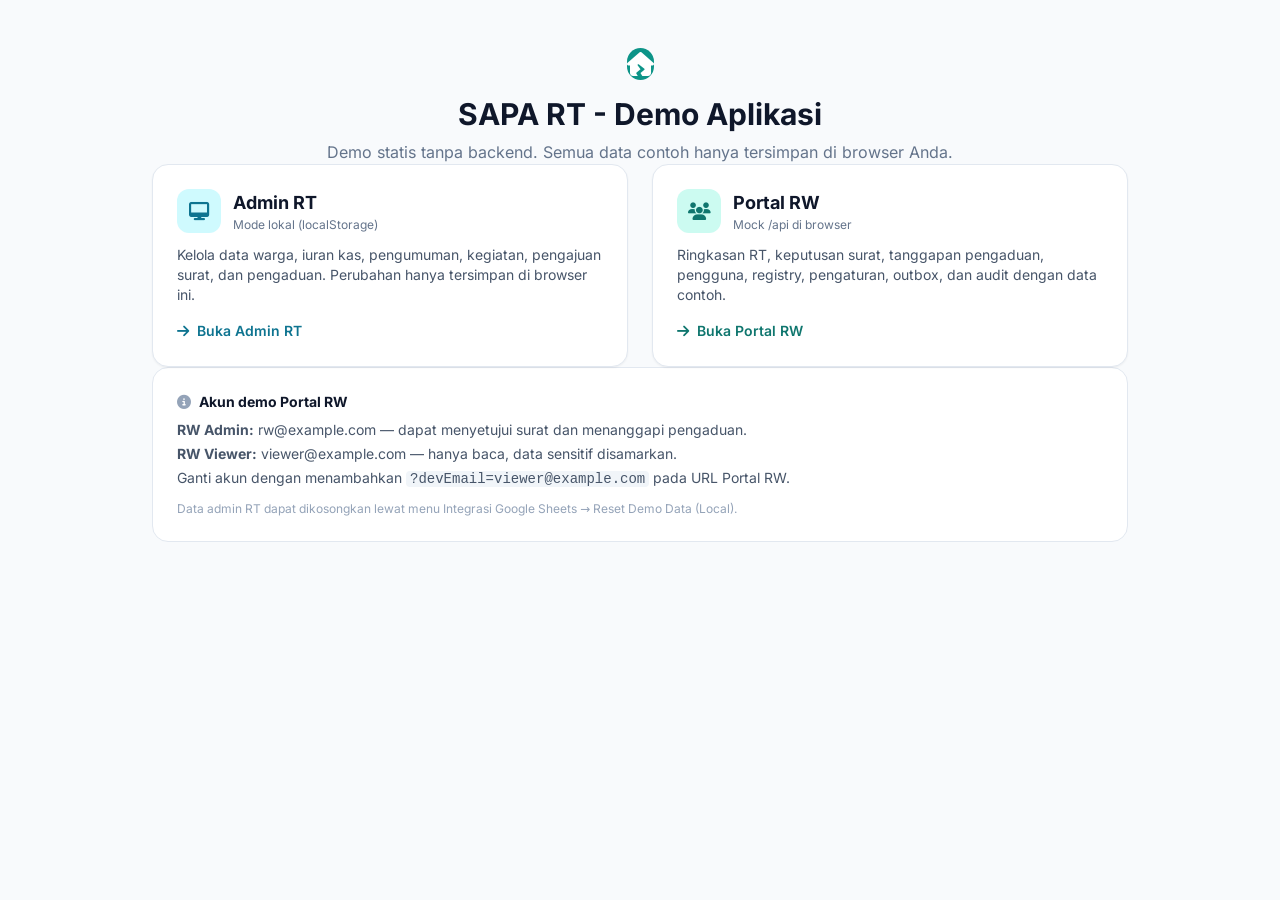
==== demo/index.html @ 968a285b "feat(demo): demo statis Admin RT dan Portal RW - tools/build-demo.js membangun folder demo/ dari sum" ====
<!DOCTYPE html>
<html lang="id">
<head>
    <meta charset="UTF-8">
    <meta name="viewport" content="width=device-width, initial-scale=1.0">
    <title>SAPA RT - Demo Aplikasi</title>
    <link rel="icon" type="image/png" href="rt/favicon.ico">
    <link rel="stylesheet" href="rt/fonts.css">
    <link rel="stylesheet" href="rt/tailwind.css">
    <style>
        body { font-family: 'Inter', system-ui, sans-serif; }
    </style>
</head>
<body class="bg-slate-50 text-slate-800 min-h-screen">
    <main class="max-w-5xl mx-auto px-6 py-12">
        <header class="text-center mb-10">
            <div class="inline-flex items-center justify-center w-16 h-16 rounded-2xl bg-teal-600 text-white mb-4">
                <i class="fa-solid fa-house-crack text-2xl"></i>
            </div>
            <h1 class="text-3xl font-bold text-slate-900">SAPA RT - Demo Aplikasi</h1>
            <p class="text-slate-500 mt-2">Demo statis tanpa backend. Semua data contoh hanya tersimpan di browser Anda.</p>
        </header>

        <div class="grid gap-6 md:grid-cols-2">
            <a href="rt/" class="block bg-white rounded-2xl border border-slate-200 shadow-sm p-6 hover:shadow-md transition">
                <div class="flex items-center gap-3 mb-3">
                    <div class="w-11 h-11 rounded-xl bg-cyan-100 text-cyan-700 flex items-center justify-center">
                        <i class="fa-solid fa-desktop text-lg"></i>
                    </div>
                    <div>
                        <h2 class="text-lg font-bold text-slate-900">Admin RT</h2>
                        <p class="text-xs text-slate-500">Mode lokal (localStorage)</p>
                    </div>
                </div>
                <p class="text-sm text-slate-600">Kelola data warga, iuran kas, pengumuman, kegiatan, pengajuan surat, dan pengaduan. Perubahan hanya tersimpan di browser ini.</p>
                <span class="inline-flex items-center gap-2 mt-4 text-sm font-semibold text-cyan-700">
                    <i class="fa-solid fa-arrow-right"></i> Buka Admin RT
                </span>
            </a>

            <a href="rw/" class="block bg-white rounded-2xl border border-slate-200 shadow-sm p-6 hover:shadow-md transition">
                <div class="flex items-center gap-3 mb-3">
                    <div class="w-11 h-11 rounded-xl bg-teal-100 text-teal-700 flex items-center justify-center">
                        <i class="fa-solid fa-users text-lg"></i>
                    </div>
                    <div>
                        <h2 class="text-lg font-bold text-slate-900">Portal RW</h2>
                        <p class="text-xs text-slate-500">Mock /api di browser</p>
                    </div>
                </div>
                <p class="text-sm text-slate-600">Ringkasan RT, keputusan surat, tanggapan pengaduan, pengguna, registry, pengaturan, outbox, dan audit dengan data contoh.</p>
                <span class="inline-flex items-center gap-2 mt-4 text-sm font-semibold text-teal-700">
                    <i class="fa-solid fa-arrow-right"></i> Buka Portal RW
                </span>
            </a>
        </div>

        <div class="mt-8 bg-white rounded-2xl border border-slate-200 p-6">
            <h2 class="text-sm font-bold text-slate-900 mb-2"><i class="fa-solid fa-circle-info mr-2 text-slate-400"></i>Akun demo Portal RW</h2>
            <ul class="text-sm text-slate-600 space-y-1">
                <li><b>RW Admin:</b> rw@example.com &mdash; dapat menyetujui surat dan menanggapi pengaduan.</li>
                <li><b>RW Viewer:</b> viewer@example.com &mdash; hanya baca, data sensitif disamarkan.</li>
                <li>Ganti akun dengan menambahkan <code class="bg-slate-100 px-1 rounded">?devEmail=viewer@example.com</code> pada URL Portal RW.</li>
            </ul>
            <p class="text-xs text-slate-400 mt-3">Data admin RT dapat dikosongkan lewat menu Integrasi Google Sheets &rarr; Reset Demo Data (Local).</p>
        </div>
    </main>
</body>
</html>
---- demo/rt/fonts.css ----
/* Self-hosted: Font Awesome 6.4.0 (subset, Free) + Inter (subset). */
@font-face{font-family:"Font Awesome 6 Free";font-style:normal;font-weight:900;font-display:block;src:url(fonts/fa-solid.woff2?v=3) format("woff2")}
@font-face{font-family:"Font Awesome 6 Free";font-style:normal;font-weight:400;font-display:block;src:url(fonts/fa-regular.woff2?v=3) format("woff2")}
@font-face{font-family:"Font Awesome 6 Brands";font-style:normal;font-weight:400;font-display:block;src:url(fonts/fa-brands.woff2?v=3) format("woff2")}
@font-face{font-family:'Inter';font-style:normal;font-weight:400 700;font-display:swap;src:url(fonts/inter-latin.woff2?v=3) format('woff2');unicode-range:U+0000-00FF,U+0131,U+0152-0153,U+02BB-02BC,U+02C6,U+02DA,U+02DC,U+0304,U+0308,U+0329,U+2000-206F,U+20AC,U+2122,U+2191,U+2193,U+2212,U+2215,U+FEFF,U+FFFD}
.fa{font-family:var(--fa-style-family,"Font Awesome 6 Free");font-weight:var(--fa-style,900)}
.fa,.fa-brands,.fa-classic,.fa-regular,.fa-solid,.fab,.far,.fas{-moz-osx-font-smoothing:grayscale;-webkit-font-smoothing:antialiased;display:var(--fa-display,inline-block);font-style:normal;font-variant:normal;line-height:1;text-rendering:auto}
.fa-classic,.fa-regular,.fa-solid,.far,.fas{font-family:"Font Awesome 6 Free"}
.fa-brands,.fab{font-family:"Font Awesome 6 Brands"}
.fa-solid,.fas{font-weight:900}
.fa-regular,.far{font-weight:400}
.fa-brands,.fab{font-weight:400}
.fa-spin{-webkit-animation:fa-spin 2s infinite linear;animation:fa-spin 2s infinite linear}
@-webkit-keyframes fa-spin{0%{-webkit-transform:rotate(0);transform:rotate(0)}to{-webkit-transform:rotate(1turn);transform:rotate(1turn)}}
@keyframes fa-spin{0%{transform:rotate(0)}to{transform:rotate(1turn)}}
.fa-android:before{content:"\f17b"}
.fa-angles-left:before{content:"\f100"}
.fa-angles-right:before{content:"\f101"}
.fa-apple:before{content:"\f179"}
.fa-arrow-right:before{content:"\f061"}
.fa-arrow-up-right-from-square:before{content:"\f08e"}
.fa-arrows-rotate:before{content:"\f021"}
.fa-bars:before{content:"\f0c9"}
.fa-bolt:before{content:"\f0e7"}
.fa-book:before{content:"\f02d"}
.fa-book-open:before{content:"\f518"}
.fa-box-archive:before{content:"\f187"}
.fa-box-open:before{content:"\f49e"}
.fa-bullhorn:before{content:"\f0a1"}
.fa-bullseye:before{content:"\f140"}
.fa-calendar:before{content:"\f133"}
.fa-calendar-check:before{content:"\f274"}
.fa-calendar-day:before{content:"\f783"}
.fa-calendar-plus:before{content:"\f271"}
.fa-calendar-xmark:before{content:"\f273"}
.fa-chart-pie:before{content:"\f200"}
.fa-check:before{content:"\f00c"}
.fa-check-circle:before{content:"\f058"}
.fa-chevron-down:before{content:"\f078"}
.fa-chevron-left:before{content:"\f053"}
.fa-chevron-right:before{content:"\f054"}
.fa-circle-check:before{content:"\f058"}
.fa-circle-exclamation:before{content:"\f06a"}
.fa-circle-info:before{content:"\f05a"}
.fa-circle-notch:before{content:"\f1ce"}
.fa-circle-user:before{content:"\f2bd"}
.fa-clock:before{content:"\f017"}
.fa-clock-rotate-left:before{content:"\f1da"}
.fa-cloud-arrow-down:before{content:"\f0ed"}
.fa-comment:before{content:"\f075"}
.fa-comment-dots:before{content:"\f4ad"}
.fa-copy:before{content:"\f0c5"}
.fa-database:before{content:"\f1c0"}
.fa-desktop:before{content:"\f390"}
.fa-download:before{content:"\f019"}
.fa-envelope-circle-check:before{content:"\e4e8"}
.fa-envelope-open-text:before{content:"\f658"}
.fa-eraser:before{content:"\f12d"}
.fa-eye:before{content:"\f06e"}
.fa-eye-slash:before{content:"\f070"}
.fa-file-pen:before{content:"\f31c"}
.fa-file-signature:before{content:"\f573"}
.fa-filter-circle-xmark:before{content:"\e17b"}
.fa-fire-extinguisher:before{content:"\f134"}
.fa-flask:before{content:"\f0c3"}
.fa-floppy-disk:before{content:"\f0c7"}
.fa-gear:before{content:"\f013"}
.fa-globe:before{content:"\f0ac"}
.fa-heart:before{content:"\f004"}
.fa-hourglass-half:before{content:"\f252"}
.fa-house-crack:before{content:"\e3b1"}
.fa-inbox:before{content:"\f01c"}
.fa-life-ring:before{content:"\f1cd"}
.fa-lightbulb:before{content:"\f0eb"}
.fa-link:before{content:"\f0c1"}
.fa-list-check:before{content:"\f0ae"}
.fa-location-dot:before{content:"\f3c5"}
.fa-lock:before{content:"\f023"}
.fa-magnifying-glass:before{content:"\f002"}
.fa-moon:before{content:"\f186"}
.fa-paper-plane:before{content:"\f1d8"}
.fa-pen:before{content:"\f304"}
.fa-pen-to-square:before{content:"\f044"}
.fa-phone:before{content:"\f095"}
.fa-phone-volume:before{content:"\f2a0"}
.fa-plug-circle-check:before{content:"\e55c"}
.fa-plus-circle:before{content:"\f055"}
.fa-print:before{content:"\f02f"}
.fa-qrcode:before{content:"\f029"}
.fa-rotate:before{content:"\f2f1"}
.fa-rotate-right:before{content:"\f2f9"}
.fa-server:before{content:"\f233"}
.fa-shield-halved:before{content:"\f3ed"}
.fa-sliders:before{content:"\f1de"}
.fa-sort:before{content:"\f0dc"}
.fa-sort-down:before{content:"\f0dd"}
.fa-sort-up:before{content:"\f0de"}
.fa-sun:before{content:"\f185"}
.fa-tent:before{content:"\e57d"}
.fa-tower-broadcast:before{content:"\f519"}
.fa-trash-can:before{content:"\f2ed"}
.fa-triangle-exclamation:before{content:"\f071"}
.fa-truck-medical:before{content:"\f0f9"}
.fa-user:before{content:"\f007"}
.fa-user-gear:before{content:"\f4fe"}
.fa-user-plus:before{content:"\f234"}
.fa-users:before{content:"\f0c0"}
.fa-wallet:before{content:"\f555"}
.fa-wand-magic-sparkles:before{content:"\e2ca"}
.fa-wifi:before{content:"\f1eb"}
.fa-xmark:before{content:"\f00d"}
.fa-xmark-circle:before{content:"\f057"}
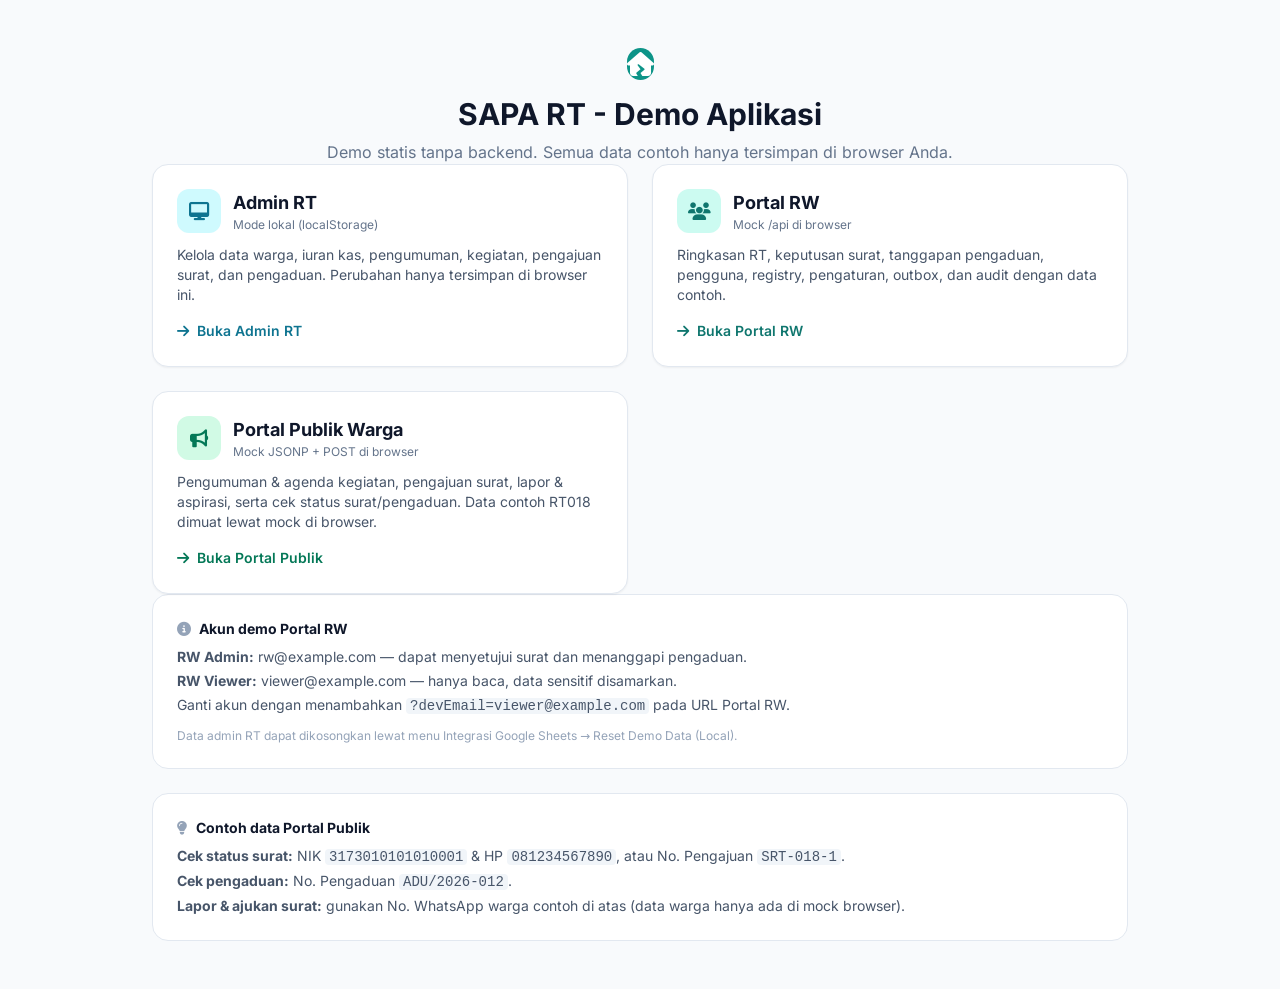
==== commit aedb67a3: "feat(demo): tambah demo statis Portal Publik Warga - tools/build-demo.js membangun demo/public/ dari" ====
--- a/demo/index.html
+++ b/demo/index.html
@@ -53,6 +53,22 @@
                     <i class="fa-solid fa-arrow-right"></i> Buka Portal RW
                 </span>
             </a>
+
+            <a href="public/" class="block bg-white rounded-2xl border border-slate-200 shadow-sm p-6 hover:shadow-md transition md:col-span-2">
+                <div class="flex items-center gap-3 mb-3">
+                    <div class="w-11 h-11 rounded-xl bg-emerald-100 text-emerald-700 flex items-center justify-center">
+                        <i class="fa-solid fa-bullhorn text-lg"></i>
+                    </div>
+                    <div>
+                        <h2 class="text-lg font-bold text-slate-900">Portal Publik Warga</h2>
+                        <p class="text-xs text-slate-500">Mock JSONP + POST di browser</p>
+                    </div>
+                </div>
+                <p class="text-sm text-slate-600">Pengumuman & agenda kegiatan, pengajuan surat, lapor & aspirasi, serta cek status surat/pengaduan. Data contoh RT018 dimuat lewat mock di browser.</p>
+                <span class="inline-flex items-center gap-2 mt-4 text-sm font-semibold text-emerald-700">
+                    <i class="fa-solid fa-arrow-right"></i> Buka Portal Publik
+                </span>
+            </a>
         </div>
 
         <div class="mt-8 bg-white rounded-2xl border border-slate-200 p-6">
@@ -64,6 +80,15 @@
             </ul>
             <p class="text-xs text-slate-400 mt-3">Data admin RT dapat dikosongkan lewat menu Integrasi Google Sheets &rarr; Reset Demo Data (Local).</p>
         </div>
+
+        <div class="mt-6 bg-white rounded-2xl border border-slate-200 p-6">
+            <h2 class="text-sm font-bold text-slate-900 mb-2"><i class="fa-solid fa-lightbulb mr-2 text-slate-400"></i>Contoh data Portal Publik</h2>
+            <ul class="text-sm text-slate-600 space-y-1">
+                <li><b>Cek status surat:</b> NIK <code class="bg-slate-100 px-1 rounded">3173010101010001</code> &amp; HP <code class="bg-slate-100 px-1 rounded">081234567890</code>, atau No. Pengajuan <code class="bg-slate-100 px-1 rounded">SRT-018-1</code>.</li>
+                <li><b>Cek pengaduan:</b> No. Pengaduan <code class="bg-slate-100 px-1 rounded">ADU/2026-012</code>.</li>
+                <li><b>Lapor &amp; ajukan surat:</b> gunakan No. WhatsApp warga contoh di atas (data warga hanya ada di mock browser).</li>
+            </ul>
+        </div>
     </main>
 </body>
 </html>
